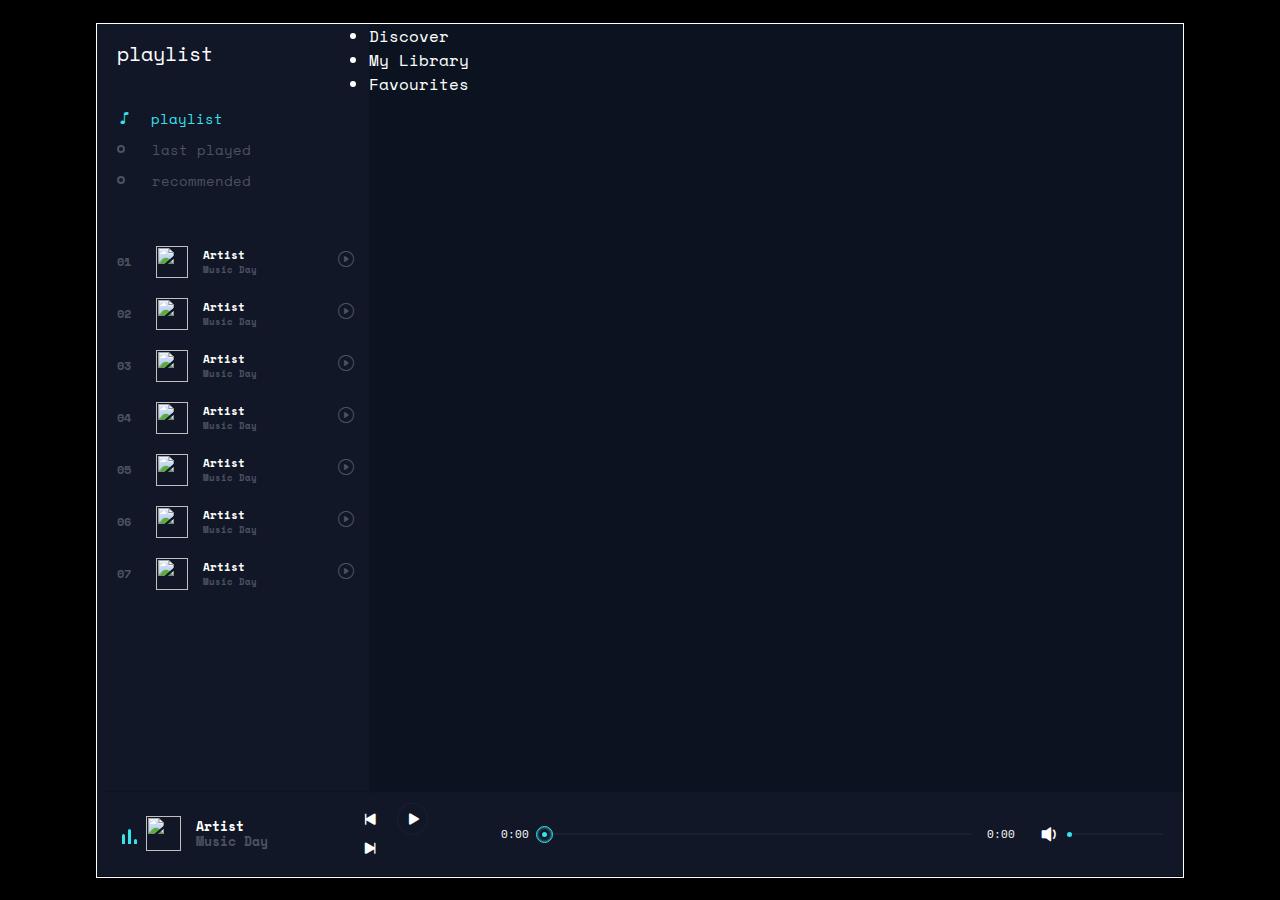
==== index.html @ 7f332d8a "podcast-menu nav ul update" ====
<!DOCTYPE html>
<html lang="en">
<head>
  <meta charset="UTF-8">
  <meta name="viewport" content="width=device-width, initial-scale=1.0">
  <link rel="stylesheet" href="https://cdn.jsdelivr.net/npm/bootstrap-icons@1.11.3/font/bootstrap-icons.min.css">  <link rel="stylesheet" href="styles.css">
  <title>Podcast App</title>
</head>
<body>
  <header>
    <div class="side-menu">
      <h1>playlist</h1>
      <div class="playlist">
        <h4 class="active"><span></span><i class="bi bi-music-note"></i>playlist</h4>
        <h4><span></span>last played</h4>
        <h4><span></span>recommended</h4>
      </div>
      <div class="song-menu">
        <ul>
          <li class="item" id="1">
            <span>01</span>
            <img src="src/img/img.jpg" alt="">
            <h5>
              Artist
              <p class="subtitle">
                Music Day
                <i class="bi bi-play-circle"></i>
              </p>
            </h5>
          </li>
          <li class="item" id="2">
            <span>02</span>
            <img src="src/img/img.jpg" alt="">
            <h5>
              Artist
              <p class="subtitle">
                Music Day
                <i class="bi bi-play-circle"></i>
              </p>
            </h5>
          </li>
          <li class="item" id="3">
            <span>03</span>
            <img src="src/img/img.jpg" alt="">
            <h5>
              Artist
              <p class="subtitle">
                Music Day
                <i class="bi bi-play-circle"></i>
              </p>
            </h5>
          </li>
          <li class="item" id="4">
            <span>04</span>
            <img src="src/img/img.jpg" alt="">
            <h5>
              Artist
              <p class="subtitle">
                Music Day
                <i class="bi bi-play-circle"></i>
              </p>
            </h5>
          </li>
          <li class="item" id="5">
            <span>05</span>
            <img src="src/img/img.jpg" alt="">
            <h5>
              Artist
              <p class="subtitle">
                Music Day
                <i class="bi bi-play-circle"></i>
              </p>
            </h5>
          </li>
          <li class="item" id="6">
            <span>06</span>
            <img src="src/img/img.jpg" alt="">
            <h5>
              Artist
              <p class="subtitle">
                Music Day
                <i class="bi bi-play-circle"></i>
              </p>
            </h5>
          </li>
          <li class="item" id="7">
            <span>07</span>
            <img src="src/img/img.jpg" alt="">
            <h5>
              Artist
              <p class="subtitle">
                Music Day
                <i class="bi bi-play-circle"></i>
              </p>
            </h5>
          </li>
        </ul>
      </div>
    </div>

    <div class="podcast-menu">
      <nav>
        <ul>
          <li>Discover<span></span></li>
          <li>My Library<span></span></li>
          <li>Favourites<span></span></li>
        </ul>
      </nav>
    </div>

    <div class="play-menu">
      <div class="wave">
        <div class="wave-1"></div>
        <div class="wave-1"></div>
        <div class="wave-1"></div>
      </div>
      <img src="src/img/img.jpg" alt="">
      <h5>
        Artist
        <p class="subtitle">
          Music Day
        </p>
      </h5>
      <div class="icon">
        <i class="bi bi-skip-start-fill"></i>
        <i class="bi bi-play-fill"></i>
        <i class="bi bi-skip-end-fill"></i>
      </div>
      <span id="start">0:00</span>
      <div class="bar">
        <input type="range" id="seek" min="0" value="0">
        <div class="bar-1" id="bar-1"></div>
        <div class="dot"></div>
      </div>
      <span id="end">0:00</span>

      <div class="vol">
        <i class="bi bi-volume-down-fill"></i>
        <input type="range" id="vol" value="0" min="0" max="100">
        <div class="vol-bar" id="vol-bar"></div>
        <div class="dot" id="vol-dot"></div>
      </div>
    </div>
  </header>
</body>
</html>
---- styles.css ----
@import url('https://fonts.googleapis.com/css2?family=Bebas+Neue&family=Space+Mono:ital,wght@0,400;0,700;1,400;1,700&display=swap');
/* --------------------- the universal selector --------------------- */
*{
    box-sizing: border-box;
    font-family: "Space Mono", monospace;
    box-sizing: border-box;
    margin: 0;
    padding: 0;
}

/* --------------------- the body section --------------------- */
body {
    width: 100%;
    height: 100vh;
    display: flex;
    align-items: center;
    justify-content: center;
    background-color: #000000;
    color: #ffffff;
}

/* --------------------- the header section --------------------- */
header {
    display: flex;
    flex-wrap: wrap;
    overflow: hidden;
    border: 1px solid #fff;
    width: 85%;
    height: 95%;
}

header .side-menu, .podcast-menu {
    position: relative;
    height: 90%;
    width: 25%;
    background: #111727;
    box-shadow: 5px 0 2px #090f1f;
    flex-wrap: wrap;
}

header .podcast-menu {
    width: 75%;
    background: #0b1320;
}

header .play-menu {
    width: 100%;
    height: 10%;
    background: #111727;
    box-shadow: 0 3px 8px #090f1f;
}

header .side-menu h1 {
    font-size: 20px;
    margin: 15px 0 0 20px;
    font-weight: 500;
}

header .side-menu .playlist {
    margin: 40px 0 0 20px;
}

header .side-menu .playlist h4 {
    font-size: 14px;
    font-weight: 400;
    padding-bottom: 10px;
    color: #4c5262;
    cursor: pointer;
    display: flex;
    align-items: center;
    transition: .3s linear;
}

header .side-menu .playlist h4:hover {
    color: #ffffff;
}

header .side-menu .playlist h4 span {
    position: relative;
    margin-right: 35px;
}

header .side-menu .playlist h4 span::before {
    content: '';
    position: absolute;
    width: 4px;
    height: 4px;
    border: 2px solid #4c5262;
    border-radius: 50%;
    top: -4px;
    transition: .3s linear;
}

header .side-menu .playlist h4:hover span::before {
    border: 2px solid #ffffff;
}

header .side-menu .playlist h4 .bi {
    display: none;
}

header .side-menu .playlist .active {
    color: #36e2ec;
}

header .side-menu .playlist .active span {
    display: none;
}

header .side-menu .playlist .active .bi {
    display: flex;
    margin-right: 20px;
}

header .side-menu .song-menu {
    width: 100%;
    height: 63.4%;
    margin-top: 40px;
}

header .side-menu .song-menu li {
    position: relative;
    list-style: none;
    padding: 5px 0 5px 20px;
    display: flex;
    align-items: center;
    margin-bottom: 10px;
    cursor: pointer;
    transition: .3s linear;
}

header .side-menu .song-menu li:hover {
    background: #6969aa1a;
}

header .side-menu .song-menu li span {
    font-size: 12px;
    font-weight: 600;
    color: #4c5262;
}

header .side-menu .song-menu li img {
    width: 32px;
    height: 32px;
    margin-left: 25px;
}

header .side-menu .song-menu li h5 {
    font-size: 11px;
    margin-left: 15px;
}

header .side-menu .song-menu li h5 .subtitle {
    font-size: 9px;
    color: #4c5262;
}

header .side-menu .song-menu li .bi {
    position: absolute;
    right: 15px;
    top: 6px;
    font-size: 16px;
}

header .play-menu {
    display: flex;
    align-items: center;
    padding: 0 20px;
}

header .play-menu .wave {
    width: 30px;
    height: 30px;
    padding: 5px;
    display: flex;
    align-items: flex-end;
}

header .play-menu .wave .wave-1 {
    width: 3px;
    height: 10px;
    margin-right: 3px;
    border-radius: 10px 10px 0 0;
    background: #36e2ec;
    animation: wave 2s linear infinite;
}

header .play-menu .wave .wave-1:nth-child(2){
    height: 15px;
    animation-delay: .5s;
}

header .play-menu .wave .wave-1:nth-child(3){
    height: 5px;
    animation-delay: 1s;
}

@keyframes wave{
    0% {height: 10px;}
    50% {height: 15px;}
    100% {height: 10px;}
}

header .play-menu img {
    height: 35px;
    width: 35px;
}

header .play-menu h5 {
    width: 130px;
    font-size: 13px;
    margin-left: 15px;
    line-height: 15px;
}

header .play-menu h5 .subtitle {
    font-family: 11px;
    color: #4c5262;
}

header .play-menu .icon {
    font-size: 20px;
    margin: 0 20px 0 40px;
}

header .play-menu .icon .bi{
    cursor: pointer;
    outline: none;
}

header .play-menu .icon .bi:nth-child(2){
    border: 1px solid #6969aa1a;
    border-radius: 50%;
    padding: 1px 3px 0 6px;
    margin: 0 5px;
    transition: .3s linear;
}

header .play-menu span {
    width: 32px;
    font-size: 11px;
    font-weight: 400;
}

header .play-menu #start {
    margin: 0 0 0 20px;
}

header .play-menu .bar {
    position: relative;
    width: 43%;
    height: 2px;
    background: #6969aa1a;
    margin: 0 15px 0 10px;
}

header .play-menu .bar .bar-1 {
    position: absolute;
    width: 0;
    height: 100%;
    background: #36e2ec;
    top: 0;
}

header .play-menu .bar .dot {
    position: absolute;
    width: 5px;
    height: 5px;
    background: #36e2ec;
    border-radius: 50%;
    left: 0;
    top: -1px;
    transition: 1s linear;
}

header .play-menu .bar .dot::before {
    content: '';
    position: absolute;
    width: 15px;
    height: 15px;
    border: 1px solid #36e2ec;
    border-radius: 50%;
    left: -6px;
    top: -6px;
    box-shadow: inset 0 0 3px #36e2ec;
}

header .play-menu .bar input {
    position: absolute;
    width: 100%;
    left: 0;
    top: -6px;
    cursor: pointer;
    z-index: 99999999;
    transition: 3s linear;
    opacity: 0;
}

header .play-menu .vol {
    position: relative;
    width: 100px;
    height: 2px;
    margin-left: 50px;
    background: #6969aa1a;
}

header .play-menu .vol .bi{
    position: absolute;
    color: #ffffff;
    font-size: 25px;
    top: -17px;
    left: -30px;
}

header .play-menu .vol input {
    position: absolute;
    width: 100%;
    left: 0;
    top: -10px;
    cursor: pointer;
    z-index: 99999999;
    transition: 3s linear;
    opacity: 0;
}

header .play-menu .vol .vol-bar {
    position: absolute;
    width: 0;
    height: 100%;
    background: #36e2ec;
    top: 0;
}

header .play-menu .vol .dot {
    position: absolute;
    width: 5px;
    height: 5px;
    background: #36e2ec;
    border-radius: 50%;
    left: 0;
    top: -1px;
    transition: 1s linear;
}
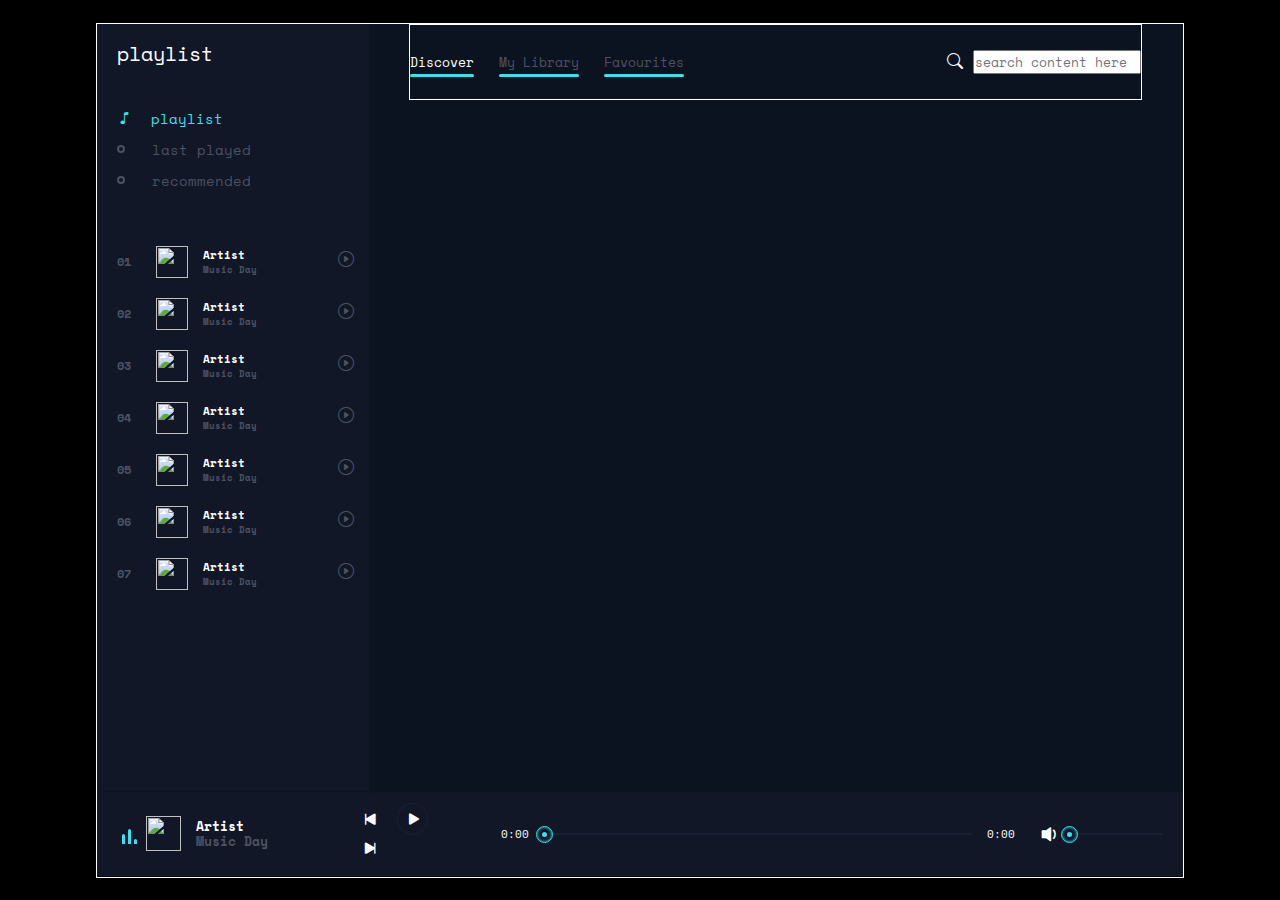
==== commit 66711bed: "updating the search bar" ====
--- a/index.html
+++ b/index.html
@@ -105,7 +105,12 @@
           <li>My Library<span></span></li>
           <li>Favourites<span></span></li>
         </ul>
+        <div class="search">
+          <i class="bi bi-search"></i>
+          <input type="text"  placeholder="search content here">
+        </div>
       </nav>
+      
     </div>
 
     <div class="play-menu">
--- a/styles.css
+++ b/styles.css
@@ -342,3 +342,60 @@
     transition: 1s linear;
 }
 
+header .play-menu .vol .dot::before {
+    content: '';
+    position: absolute;
+    width: 15px;
+    height: 15px;
+    border: 1px solid #36e2ec;
+    border-radius: 50%;
+    left: -6px;
+    top: -6px;
+    box-shadow: inset 0 0 3px #36e2ec;
+}
+
+header .podcast-menu {
+    z-index: 2;
+}
+
+header .podcast-menu nav {
+    width: 90%;
+    height: 10%;
+    margin: auto;
+    border: 1px solid #ffffff;
+    display: flex;
+    align-items: center;
+    justify-content: space-between;
+}
+
+header .podcast-menu nav ul{
+    display: flex;
+}
+
+header .podcast-menu nav ul li {
+    position: relative;
+    list-style: none;
+    font-size: 13px;
+    color: #4c5262;
+    margin-right: 25px;
+    cursor: pointer;
+    transition: .3s linear;
+}
+
+header .podcast-menu nav ul li:hover {
+    color: #ffffff;
+}
+
+header .podcast-menu nav ul li:nth-child(1) {
+    color: #ffffff;
+}
+
+header .podcast-menu nav ul li span {
+    position: absolute;
+    width: 100%;
+    height: 2.5px;
+    background: #36e2ec;
+    bottom: -5px;
+    left: 0;
+    border-radius: 20px;
+}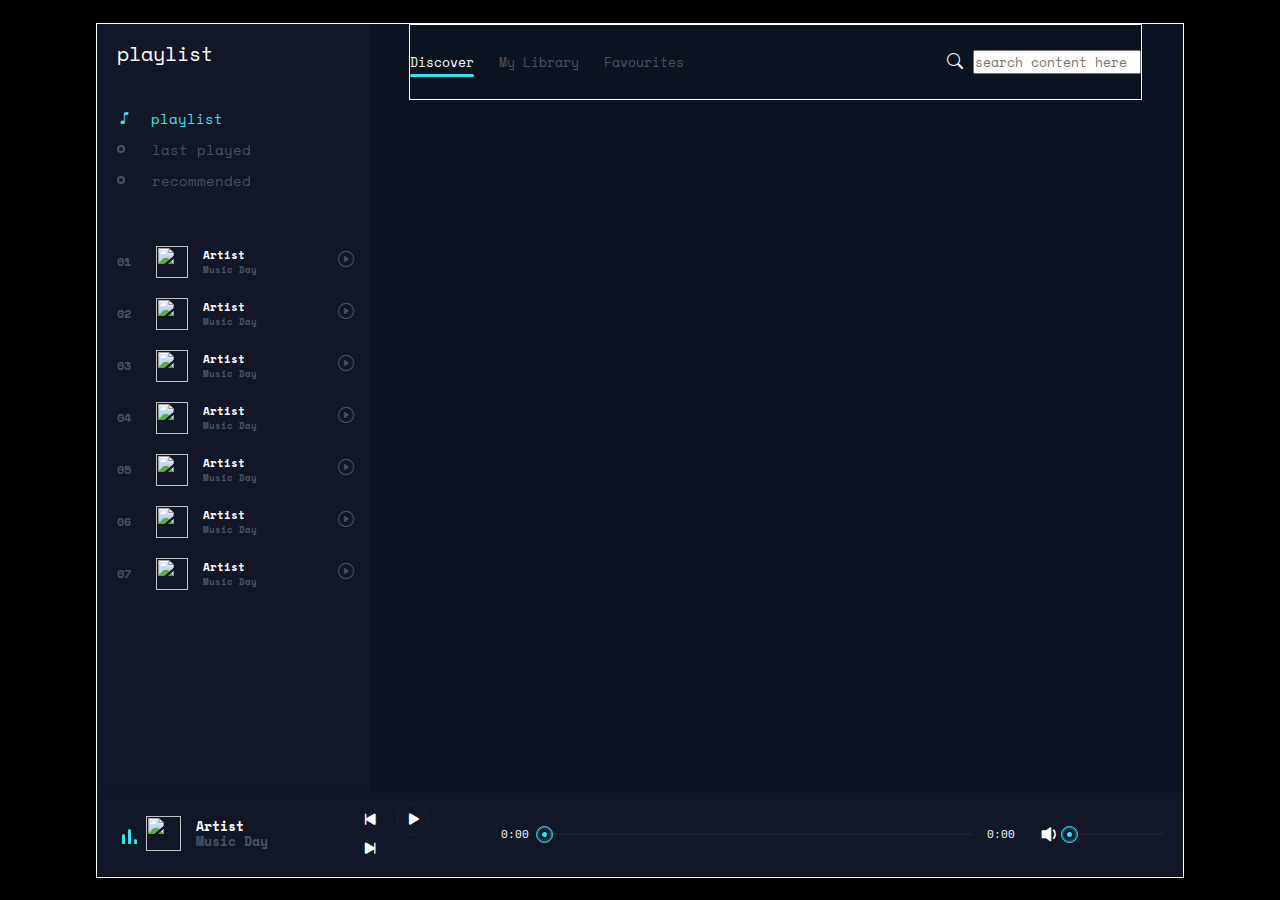
==== commit 9f3461e6: "podcast-menu nav update" ====
--- a/index.html
+++ b/index.html
@@ -102,8 +102,8 @@
       <nav>
         <ul>
           <li>Discover<span></span></li>
-          <li>My Library<span></span></li>
-          <li>Favourites<span></span></li>
+          <li>My Library</li>
+          <li>Favourites</li>
         </ul>
         <div class="search">
           <i class="bi bi-search"></i>
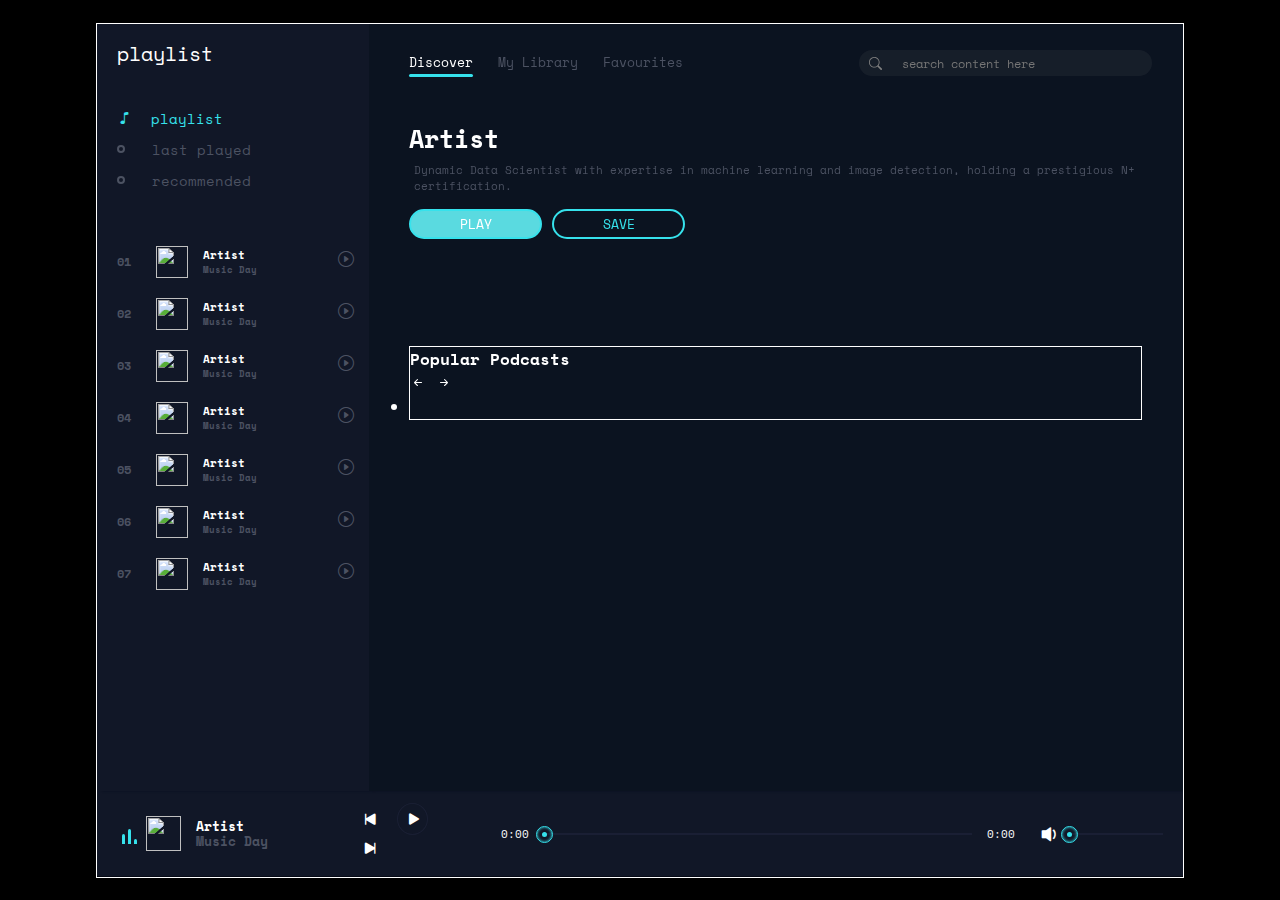
==== commit 9aebead5: "update" ====
--- a/index.html
+++ b/index.html
@@ -110,6 +110,36 @@
           <input type="text"  placeholder="search content here">
         </div>
       </nav>
+
+      <div class="content">
+        <h1>Artist</h1>
+        <p>Dynamic Data Scientist with expertise in machine learning and image detection, 
+          holding a prestigious N+ certification.
+        </p>
+        <div class="buttons">
+          <button>PLAY</button>
+          <button>SAVE</button>
+        </div>
+      </div>
+
+      <div class="popular">
+        <div class="h4-container">
+          <h4>Popular Podcasts</h4>
+          <div class="slide-btns">
+            <i id="scroll-right" class="bi bi-arrow-left-short"></i>
+            <i id="scroll-left" class="bi bi-arrow-right-short"></i>
+          </div>
+        </div>
+        <div class="pop-podcsst">
+          <ul>
+            <li class="item">
+              <div class="img-play">
+                
+              </div>
+            </li>
+          </ul>
+        </div>
+      </div>
       
     </div>
 
--- a/styles.css
+++ b/styles.css
@@ -358,11 +358,20 @@
     z-index: 2;
 }
 
+header .podcast-menu::before {
+    content: '';
+    position: absolute;
+    width: 100%;
+    height: 300px;
+    /* background: url('src/img/img.jpg'); */
+    z-index: -1;
+}
+
 header .podcast-menu nav {
     width: 90%;
     height: 10%;
     margin: auto;
-    border: 1px solid #ffffff;
+    /* border: 1px solid #ffffff; */
     display: flex;
     align-items: center;
     justify-content: space-between;
@@ -398,4 +407,115 @@
     bottom: -5px;
     left: 0;
     border-radius: 20px;
+}
+
+header .podcast-menu nav .search {
+    position: relative;
+    width: 40%;
+    padding: 1px 10px;
+    border-radius: 20px;
+    color: #808080;
+}
+
+header .podcast-menu nav .search::before {
+    content: '';
+    position: absolute;
+    width: 100%;
+    height: 100%;
+    border-radius: 20px;
+    background: #8080801a;
+    backdrop-filter: blur(5px);
+    z-index: -1;
+}
+
+header .podcast-menu nav .search .bi {
+    font-size: 13px;
+    padding: 3px 0 0 10px;
+}
+
+header .podcast-menu nav .search input {
+    background: none;
+    outline: none;
+    border: none;
+    padding: 0 10px;
+    color: #ffffff;
+    font-size: 12px;
+}
+
+header .podcast-menu .content {
+    width: 90%;
+    height: 30%;
+    margin: auto;
+    /* border: 1px solid #ffffff; */
+    padding-top: 20px;
+}
+
+header .podcast-menu .content h1 {
+    font-size: 25px;
+    font-weight: 600;
+}
+
+header .podcast-menu .content p {
+    font-size: 11px;
+    font-weight: 400;
+    color: #4c5262;
+    margin: 5px;
+}
+
+header .podcast-menu .content .buttons {
+    margin-top: 15px;
+}
+
+header .podcast-menu .content .buttons button {
+    width: 133px;
+    height: 30px;
+    border: 2px solid #36e2ec;
+    outline: none;
+    border-radius: 20px;
+    background: #5adae0;
+    color: #ffffff;
+    cursor: pointer;
+    transition: .3s linear;
+}
+
+header .podcast-menu .content .buttons button:hover {
+    border: 2px solid #36e2ec;
+    background: none;
+    color: #36e2ec;
+}
+
+header .podcast-menu .content .buttons button:nth-child(2) {
+    border: 2px solid #36e2ec;
+    background: none;
+    color: #36e2ec;
+}
+
+header .podcast-menu .content .buttons button:nth-child(2):hover {
+    border: 2px solid #36e2ec;
+    background: #36e2ec;
+    color: #ffffff;
+}
+
+header .podcast-menu .popular {
+    width: 90%;
+    height: auto;
+    border: 1px solid #ffffff;
+    margin: auto;
+    margin-top: 15px;
+}
+
+header .podcast-menu .popular .h4-content {
+    display: flex;
+    align-items: center;
+    justify-content: space-between;
+}
+
+header .podcast-menu .popular .h4-content .bi {
+    color: #a4a8b4;
+    cursor: pointer;
+    transition: .3s linear;
+}
+
+header .podcast-menu .popular .h4-content .bi:hover {
+    color: #ffffff;
 }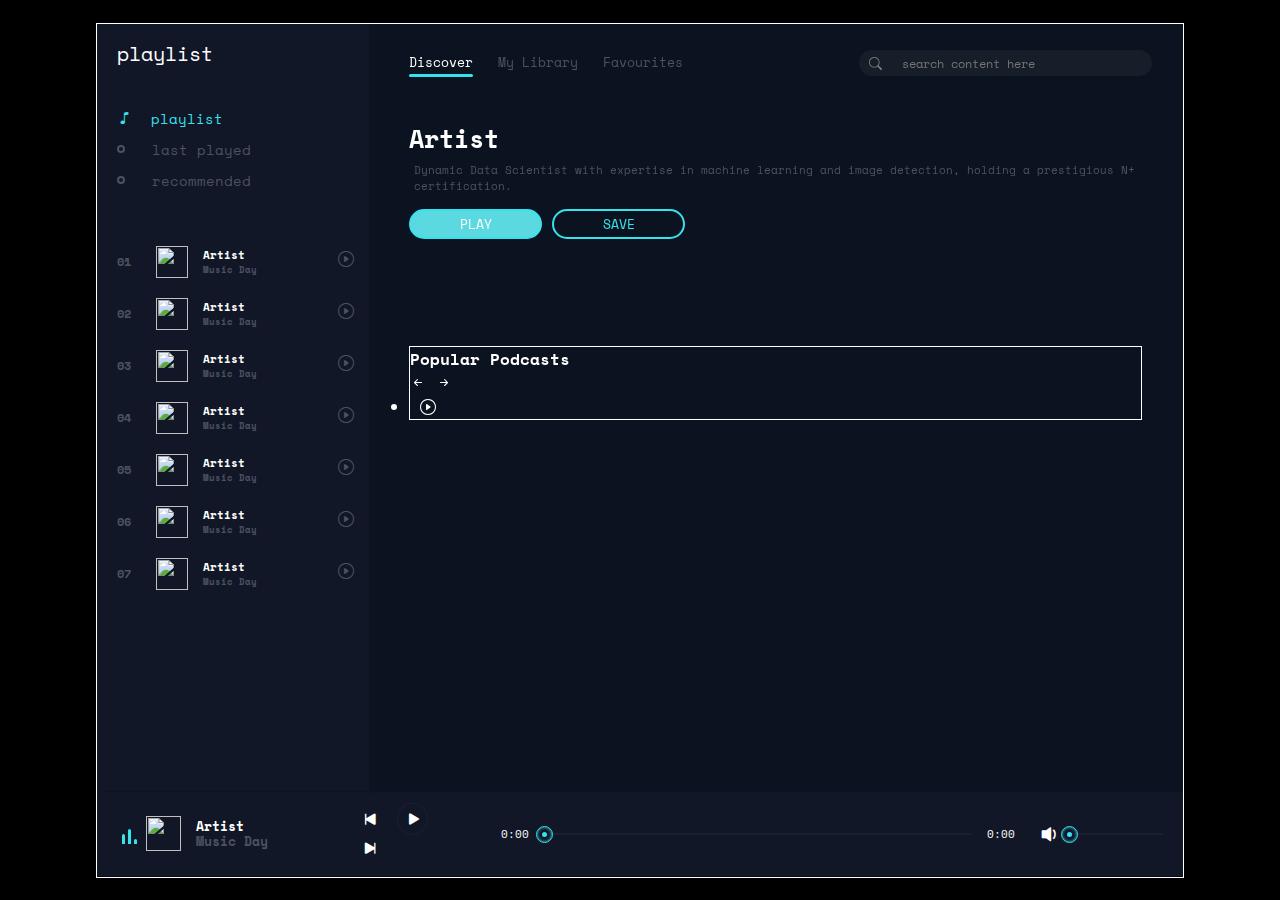
==== commit 83460c1e: "update" ====
--- a/index.html
+++ b/index.html
@@ -130,11 +130,12 @@
             <i id="scroll-left" class="bi bi-arrow-right-short"></i>
           </div>
         </div>
-        <div class="pop-podcsst">
+        <div class="pop-podcast">
           <ul>
             <li class="item">
               <div class="img-play">
-                
+                <img src="src/img/img.jpg" alt="">
+                <i class="bi bi-play-circle" id="8"></i>
               </div>
             </li>
           </ul>
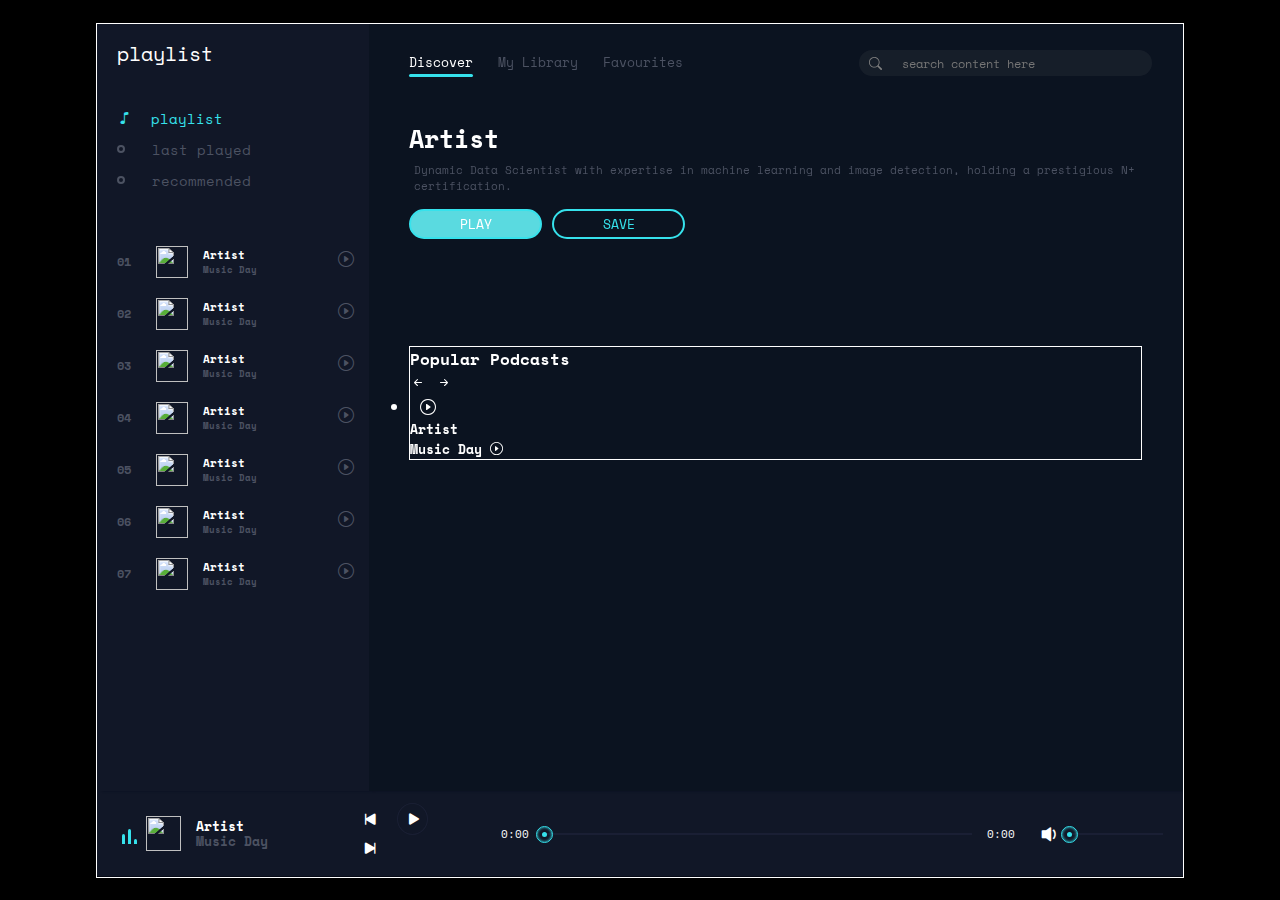
==== commit e9a86db2: "update" ====
--- a/index.html
+++ b/index.html
@@ -137,6 +137,13 @@
                 <img src="src/img/img.jpg" alt="">
                 <i class="bi bi-play-circle" id="8"></i>
               </div>
+              <h5>
+                Artist
+                <p class="subtitle">
+                  Music Day
+                  <i class="bi bi-play-circle"></i>
+                </p>
+              </h5>
             </li>
           </ul>
         </div>
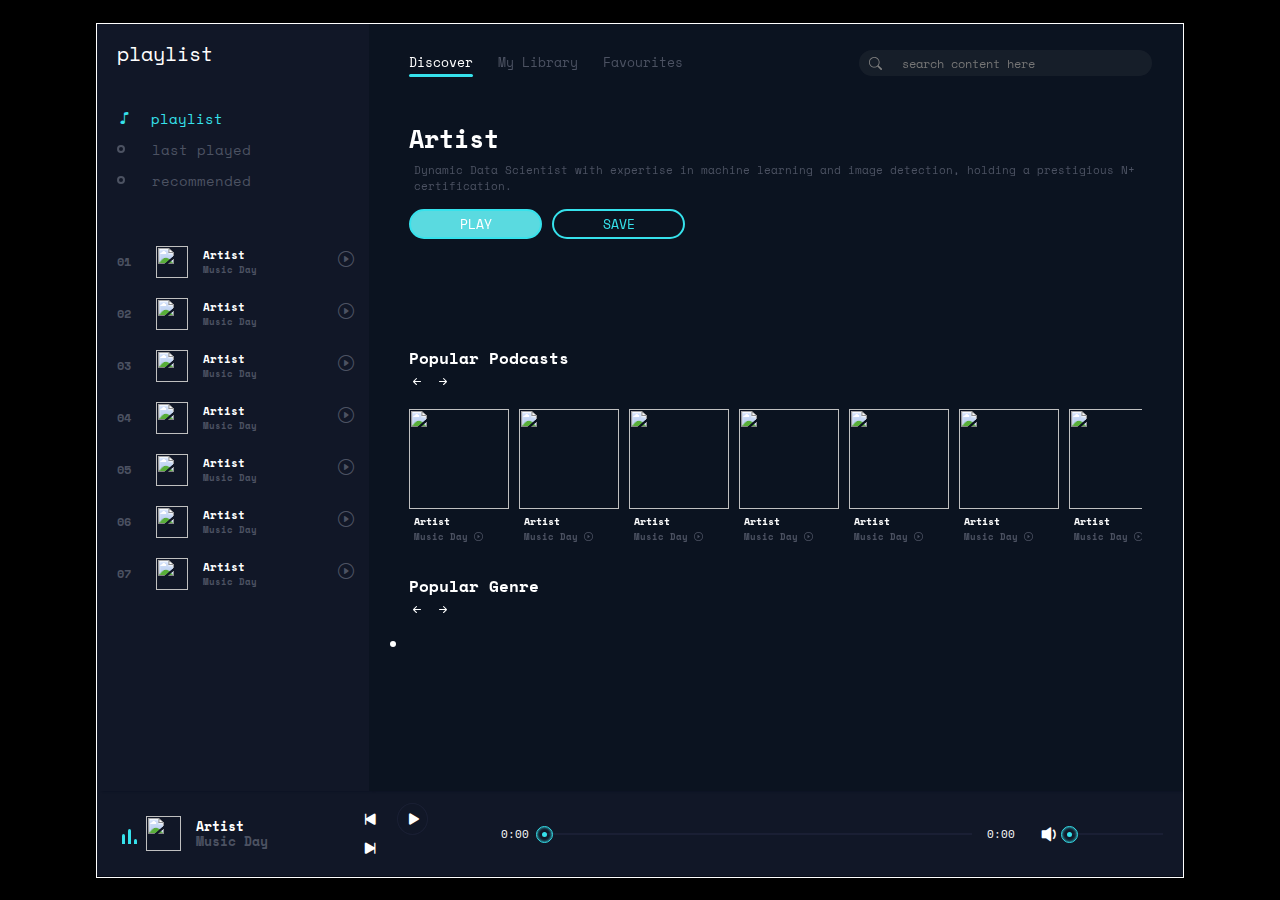
==== commit 1a0f313d: "update" ====
--- a/index.html
+++ b/index.html
@@ -131,25 +131,158 @@
           </div>
         </div>
         <div class="pop-podcast">
-          <ul>
-            <li class="item">
-              <div class="img-play">
-                <img src="src/img/img.jpg" alt="">
-                <i class="bi bi-play-circle" id="8"></i>
-              </div>
-              <h5>
-                Artist
-                <p class="subtitle">
-                  Music Day
-                  <i class="bi bi-play-circle"></i>
-                </p>
-              </h5>
-            </li>
-          </ul>
-        </div>
-      </div>
-      
+          <li class="item">
+            <div class="img-play">
+              <img src="src/img/img.jpg" alt="">
+              <i class="bi bi-play-circle" id="8"></i>
+            </div>
+            <h5>
+              Artist
+              <p class="subtitle">
+                Music Day
+                <i class="bi bi-play-circle"></i>
+              </p>
+            </h5>
+          </li>
+          <li class="item">
+            <div class="img-play">
+              <img src="src/img/img.jpg" alt="">
+              <i class="bi bi-play-circle" id="8"></i>
+            </div>
+            <h5>
+              Artist
+              <p class="subtitle">
+                Music Day
+                <i class="bi bi-play-circle"></i>
+              </p>
+            </h5>
+          </li>
+          <li class="item">
+            <div class="img-play">
+              <img src="src/img/img.jpg" alt="">
+              <i class="bi bi-play-circle" id="8"></i>
+            </div>
+            <h5>
+              Artist
+              <p class="subtitle">
+                Music Day
+                <i class="bi bi-play-circle"></i>
+              </p>
+            </h5>
+          </li>
+          <li class="item">
+            <div class="img-play">
+              <img src="src/img/img.jpg" alt="">
+              <i class="bi bi-play-circle" id="8"></i>
+            </div>
+            <h5>
+              Artist
+              <p class="subtitle">
+                Music Day
+                <i class="bi bi-play-circle"></i>
+              </p>
+            </h5>
+          </li>
+          <li class="item">
+            <div class="img-play">
+              <img src="src/img/img.jpg" alt="">
+              <i class="bi bi-play-circle" id="8"></i>
+            </div>
+            <h5>
+              Artist
+              <p class="subtitle">
+                Music Day
+                <i class="bi bi-play-circle"></i>
+              </p>
+            </h5>
+          </li>
+          <li class="item">
+            <div class="img-play">
+              <img src="src/img/img.jpg" alt="">
+              <i class="bi bi-play-circle" id="8"></i>
+            </div>
+            <h5>
+              Artist
+              <p class="subtitle">
+                Music Day
+                <i class="bi bi-play-circle"></i>
+              </p>
+            </h5>
+          </li>
+          <li class="item">
+            <div class="img-play">
+              <img src="src/img/img.jpg" alt="">
+              <i class="bi bi-play-circle" id="8"></i>
+            </div>
+            <h5>
+              Artist
+              <p class="subtitle">
+                Music Day
+                <i class="bi bi-play-circle"></i>
+              </p>
+            </h5>
+          </li>
+          <li class="item">
+            <div class="img-play">
+              <img src="src/img/img.jpg" alt="">
+              <i class="bi bi-play-circle" id="8"></i>
+            </div>
+            <h5>
+              Artist
+              <p class="subtitle">
+                Music Day
+                <i class="bi bi-play-circle"></i>
+              </p>
+            </h5>
+          </li>
+          <li class="item">
+            <div class="img-play">
+              <img src="src/img/img.jpg" alt="">
+              <i class="bi bi-play-circle" id="8"></i>
+            </div>
+            <h5>
+              Artist
+              <p class="subtitle">
+                Music Day
+                <i class="bi bi-play-circle"></i>
+              </p>
+            </h5>
+          </li>
+          <li class="item">
+            <div class="img-play">
+              <img src="src/img/img.jpg" alt="">
+              <i class="bi bi-play-circle" id="8"></i>
+            </div>
+            <h5>
+              Artist
+              <p class="subtitle">
+                Music Day
+                <i class="bi bi-play-circle"></i>
+              </p>
+            </h5>
+          </li>
+          
+        </div>
+      </div>
+
+      <div class="popular-genre">
+        <div class="h4-container">
+          <h4>Popular Genre</h4>
+          <div class="slide-btns">
+            <i id="genre-scroll-right" class="bi bi-arrow-left-short"></i>
+            <i id="genre-scroll-left" class="bi bi-arrow-right-short"></i>
+          </div>
+        </div>
+        <div class="item">
+          <li>
+            <img src="src/img/img.jpg" alt="">
+          </li>
+        </div>
+      </div>
     </div>
+
+
+
 
     <div class="play-menu">
       <div class="wave">
--- a/styles.css
+++ b/styles.css
@@ -499,7 +499,7 @@
 header .podcast-menu .popular {
     width: 90%;
     height: auto;
-    border: 1px solid #ffffff;
+    /* border: 1px solid #ffffff; */
     margin: auto;
     margin-top: 15px;
 }
@@ -518,4 +518,98 @@
 
 header .podcast-menu .popular .h4-content .bi:hover {
     color: #ffffff;
-}+}
+
+header .podcast-menu .popular .pop-podcast {
+    width: 100%;
+    height: 150px;
+    margin-top: 15px;
+    display: flex;
+    overflow: auto;
+    scroll-behavior: smooth;
+}
+
+header .podcast-menu .popular .pop-podcast::-webkit-scrollbar {
+    display: none;
+}
+
+header .podcast-menu .popular .pop-podcast li {
+    min-width: 100px;
+    height: 140px;
+    list-style: none;
+    margin-right: 10px;
+    transition: .3s linear;
+}
+
+header .podcast-menu .popular .pop-podcast li:hover {
+    background: #6969aa1a;
+}
+
+header .podcast-menu .popular .pop-podcast li .img-play {
+    position: relative;
+    width: 100px;
+    height: 100px;
+    display: flex;
+    align-items: center;
+    justify-content: center;
+}
+
+header .podcast-menu .popular .pop-podcast li .img-play img {
+    width: 100%;
+    height: 100%;
+}
+
+header .podcast-menu .popular .pop-podcast li .img-play .bi {
+    position: absolute;
+    font-size: 20px;
+    cursor: pointer;
+    transition: .3s linear;
+    opacity: 0;
+}
+
+header .podcast-menu .popular .pop-podcast li .img-play:hover .bi {
+    opacity: 1;
+}
+
+header .podcast-menu .popular .pop-podcast li h5 {
+    padding: 5px 0 0 5px;
+    line-height: 15px;
+    font-size: 10px;
+}
+
+header .podcast-menu .popular .pop-podcast li h5 .subtitle {
+    font-size: 9px;
+    color: #4c5262;
+}
+
+header .podcast-menu .popular-genre {
+    width: 90%;
+    height: auto;
+    /* border: 1px solid #ffffff; */
+    margin: auto;
+    margin-top: 15px;
+}
+
+header .podcast-menu .popular-genre .h4-content {
+    display: flex;
+    align-items: center;
+    justify-content: space-between;
+}
+
+header .podcast-menu .popular-genre .h4-content .bi {
+    color: #a4a8b4;
+    cursor: pointer;
+    transition: .3s linear;
+}
+
+header .podcast-menu .popular-genre .h4-content .bi:hover {
+    color: #ffffff;
+}
+
+header .podcast-menu .popular-genre .item {
+    width: 100%;
+    height: auto;
+    margin-top: 10px;
+    display: flex;
+}
+
